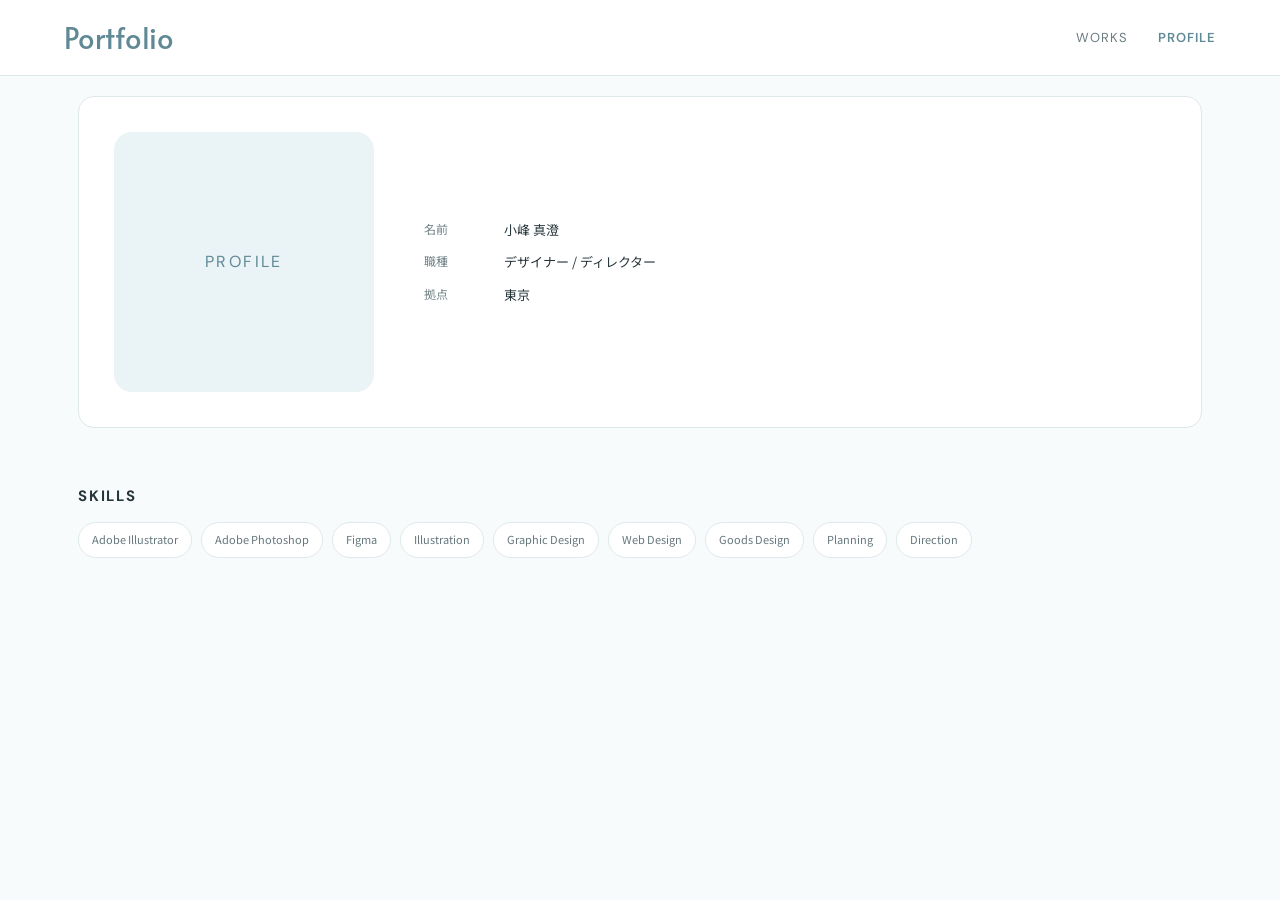
==== profile.html @ 16cfa021 "Update profile.html" ====
<!doctype html>
<html lang="ja">

<head>
  <meta charset="utf-8">
  <meta name="viewport" content="width=device-width,initial-scale=1">
  <title>Profile | Portfolio</title>
  <link rel="stylesheet" href="css/style.css">
</head>

<body>

  <header class="site-header">

    <a class="logo" href="index.html">Portfolio</a>

    <nav>
      <a href="index.html">WORKS</a>
      <a class="is-current" href="profile.html">PROFILE</a>
    </nav>

  </header>


  <main>

    <section class="profile-page">

      <div class="profile-intro">

        <div class="profile-avatar">
          PROFILE
        </div>

        <div>
          <dl class="profile-list">

            <div>
              <dt>名前</dt>
              <dd>小峰 真澄</dd>
            </div>

            <div>
              <dt>職種</dt>
              <dd>デザイナー / ディレクター</dd>
            </div>

            <div>
              <dt>拠点</dt>
              <dd>東京</dd>
            </div>

          </dl>
        </div>

      </div>


      <section class="profile-section">

        <h2>SKILLS</h2>

        <div class="tags">
          <span>Adobe Illustrator</span>
          <span>Adobe Photoshop</span>
          <span>Figma</span>
          <span>Illustration</span>
          <span>Graphic Design</span>
          <span>Web Design</span>
          <span>Goods Design</span>
          <span>Planning</span>
          <span>Direction</span>
        </div>

      </section>

    </section>

  </main>

</body>

</html>
---- css/style.css ----
@import url("https://fonts.googleapis.com/css2?family=DM+Sans:wght@400;500;600&family=Alata&family=Noto+Sans+JP:wght@400;500;600;700&display=swap");


/* ========================================
   Variables
======================================== */

:root {
  --key: #abced8;
  --key-dark: #5f8995;

  --ink: #26353a;
  --muted: #75858a;

  --line: #dfe9ec;
  --bg: #f8fbfc;
  --white: #fff;

  --shadow:
    0 14px 40px rgba(53, 82, 91, .08);

  --radius: 16px;
}


/* ========================================
   Reset
======================================== */

* {
  box-sizing: border-box;
}

html {
  scroll-behavior: smooth;
}

body {
  margin: 0;

  color: var(--ink);
  background: var(--bg);

  font-family: "Noto Sans JP", sans-serif;
  line-height: 1.8;
}

[hidden] {
  display: none !important;
}

a {
  color: inherit;
  text-decoration: none;
}

button,
input,
select {
  font: inherit;
}


/* ========================================
   Header
======================================== */

.site-header {
  height: 76px;

  position: sticky;
  top: 0;
  z-index: 50;

  display: flex;
  align-items: center;
  justify-content: space-between;

  padding: 0 5vw;

  background: rgba(255, 255, 255, .94);

  border-bottom: 1px solid var(--line);

  backdrop-filter: blur(12px);
  -webkit-backdrop-filter: blur(12px);
}

.logo {
  font-family: "Alata", cursive;
  font-size: 29px;

  color: var(--key-dark);
}

.site-header nav {
  display: flex;
  gap: 30px;

  font-family: "DM Sans", sans-serif;
  font-size: 13px;

  letter-spacing: .08em;
}

.site-header nav a {
  color: #6b7c82;
  font-weight: 400;
}

.site-header nav a:hover {
  color: var(--key-dark);
}

.site-header nav a.is-current {
  color: var(--key-dark);
  font-weight: 600;
}


/* ========================================
   Main
======================================== */

main {
  max-width: 1180px;

  margin: 0 auto;

  padding: 20px 28px 80px;
}


/* ========================================
   WORKS Controls
======================================== */

.works-controls {
  position: sticky;
  top: 76px;
  z-index: 20;

  display: flex;
  align-items: center;
  justify-content: space-between;

  gap: 20px;

  margin: 0 -8px 28px;

  padding: 12px 8px;

}


/* カテゴリ */

.filter-list {
  min-width: 0;

  display: flex;
  flex-wrap: nowrap;

  gap: 8px;

  overflow-x: auto;
  overflow-y: hidden;

  scrollbar-width: none;

  -webkit-overflow-scrolling: touch;
}

.filter-list::-webkit-scrollbar {
  display: none;
}

.filter {
  min-height: 36px;

  flex: 0 0 auto;

  padding: 0 17px;

  display: inline-flex;
  align-items: center;
  justify-content: center;

  border: 1px solid var(--line);
  border-radius: 999px;

  background: #fff;

  color: #6c7c81;

  font-size: 14px;

  white-space: nowrap;

  cursor: pointer;

  transition: .2s;
}

.filter:hover,
.filter.is-active {
  border-color: var(--key);

  background: var(--key);

  color: #fff;
}


/* ソート */

.sort {
  flex-shrink: 0;

  display: flex;
  align-items: center;

  gap: 9px;

  color: var(--muted);

  font-size: 14px;

  white-space: nowrap;
}

.sort select {
  height: 36px;

  appearance: none;
  -webkit-appearance: none;
  -moz-appearance: none;

  border: 1px solid var(--line);
  border-radius: 999px;

  background: #fff;

  padding: 0 14px;

  color: var(--muted);
}


/* ========================================
   works-controls,work-navigation
======================================== */

.works-controls,
.work-navigation {
  background: transparent;
  isolation: isolate;
}

.works-controls::before,
.work-navigation::before {
  content: "";

  position: absolute;
  z-index: -1;

  top: 0;
  bottom: 0;

  left: 50%;

  width: 100vw;

  transform: translateX(-50%);

  background: rgba(247, 251, 252, .95);

  backdrop-filter: blur(8px);
  -webkit-backdrop-filter: blur(8px);
}


/* ========================================
   WORKS Grid
======================================== */

.works-grid {
  display: grid;

  grid-template-columns:
    repeat(3, 1fr);

  gap: 34px 24px;
}


/* 一覧の作品カードは透明 */

.work-card {
  display: block;

  background: transparent;
}


/* ========================================
   WORKS Thumbnail
======================================== */

.work-card .thumb {
  position: relative;

  overflow: hidden;

  aspect-ratio: 16 / 9;

  border-radius: var(--radius);

  background: #edf4f6;

  box-shadow: var(--shadow);
}

.work-card img {
  width: 100%;
  height: 100%;

  display: block;

  object-fit: contain;

  transition:
    transform .4s;
}

.work-card:hover img {
  transform: scale(1.025);
}


/* ========================================
   WORKS Card Info
======================================== */

.work-card .card-info {
  padding: 13px 3px 0;
}

.work-card h2 {
  margin: 0;

  font-size: 14px;
  line-height: 1.65;

  font-weight: 600;
}

.work-card .meta {
  display: flex;

  justify-content: space-between;
  align-items: center;

  margin-top: 7px;

  color: var(--muted);

  font-size: 11px;
}

.category-pill {
  color: var(--key-dark);
}


/* ========================================
   WORK DETAIL
======================================== */

.work-detail {
  padding-top: 8px;
}


/* ----------------------------------------
   Back
---------------------------------------- */

.work-back {
  margin-bottom: 24px;

  color: var(--muted);

  font-size: 12px;
}

.work-back a:hover {
  color: var(--key-dark);
}


/* ----------------------------------------
   Detail Header
---------------------------------------- */

.work-header {
  margin-bottom: 60px;
}


/* ----------------------------------------
   Detail Card
---------------------------------------- */

.work-detail-card {
  width: 100%;

  padding: 28px 34px 24px;

  background: #fff;

  border: 1px solid var(--line);

  border-radius: 18px;

  box-shadow: var(--shadow);
}


/* ----------------------------------------
   Category Tag
---------------------------------------- */

.category-tag {
  display: inline-flex;
  align-items: center;

  padding: 3px 12px;

  border-radius: 999px;

  background: var(--key);

  color: #fff;

  font-size: 10px;
  font-weight: 600;

  line-height: 1.6;
}


/* ----------------------------------------
   Detail Title
---------------------------------------- */

.work-detail-heading h1 {
  margin: 10px 0 14px;

  font-size: clamp(23px, 2.4vw, 30px);

  line-height: 1.5;

  font-weight: 700;
}

.work-detail-heading h1.has-opening-bracket {
  text-indent: -0.50em;
}


/* ----------------------------------------
   Overview
---------------------------------------- */

.work-detail-heading p {
  margin: 0;

  color: #617176;

  font-size: 12px;

  line-height: 2;
}


/* 概要なし */

.work-detail-card.no-overview
  .work-detail-heading h1 {
  margin-bottom: 24px;
}


/* ----------------------------------------
   Work Information
---------------------------------------- */

.work-info {
  display: grid;

  grid-template-columns:
    1fr 1fr;

  margin-top: 24px;
}

.work-detail-card.no-overview
  .work-info {
  margin-top: 0;
}

.work-info-column {
  padding-right: 34px;
}

.work-info-column + .work-info-column {
  padding-right: 0;

  padding-left: 34px;

  border-left: 1px solid var(--line);
}

.work-info-item {
  display: grid;

  grid-template-columns:
    46px 1fr;

  gap: 16px;

  align-items: baseline;

  margin-bottom: 10px;
}

.work-info-item:last-child {
  margin-bottom: 0;
}

.work-info-item dt {
  color: var(--key-dark);

  font-size: 10px;
}

.work-info-item dd {
  margin: 0;

  color: var(--ink);

  font-size: 11px;

  line-height: 1.8;
}


/* ========================================
   Work Content
======================================== */

.work-content {
  width: min(100%, 1000px);

  margin: 0 auto;
}

.work-content h2 {
  margin: 64px 0 14px;

  padding-left: 17px;

  border-left: 3px solid var(--key);

  font-size: 20px;
}

.work-content p {
  color: #5e6e73;

  font-size: 14px;

  line-height: 2.1;
}


/* ========================================
   Images
======================================== */

.content-image {
  margin: 30px 0 48px;
}

.content-image img,
.gallery img {
  width: 100%;
  height: auto;

  display: block;

  border-radius: 10px;
}

.content-image .image-wrap,
.gallery .image-wrap,
.video-wrap {
  position: relative;

  overflow: hidden;

  border-radius: 10px;
}


/* ========================================
   SAMPLE Overlay
======================================== */

.sample-overlay::after {
  content: "SAMPLE";

  position: absolute;

  inset: 0;

  display: grid;
  place-items: center;

  color:
    rgba(90, 105, 110, .16);

  font-family:
    "DM Sans", sans-serif;

  font-size:
    clamp(28px, 5vw, 70px);

  letter-spacing: .12em;

  transform: rotate(-25deg);

  pointer-events: none;
}


/* ========================================
   Video
======================================== */

.content-video {
  margin: 30px 0 48px;
}

.video-wrap video {
  width: 100%;
  height: auto;

  display: block;

  border-radius: 10px;
}


/* ========================================
   Caption
======================================== */

.caption {
  margin: 8px 2px 0;

  color: var(--muted);

  font-size: 11px;
}


/* ========================================
   Gallery
======================================== */

.gallery {
  display: grid;

  gap: 16px;

  margin: 30px 0 48px;
}

.gallery.cols-2 {
  grid-template-columns:
    repeat(2, 1fr);
}

.gallery.cols-3 {
  grid-template-columns:
    repeat(3, 1fr);
}

.gallery.cols-4 {
  grid-template-columns:
    repeat(4, 1fr);
}


/* ========================================
   Work Navigation
======================================== */

.work-navigation {
  position: sticky;
  top: 76px;
  z-index: 20;

  display: flex;
  align-items: flex-end;
  justify-content: space-between;

  margin:
    -8px
    -8px
    16px;

  padding:
    12px
    8px;

}


/* 一覧に戻る */

.work-navigation .work-back {
  margin: 0;

  color: var(--muted);

  font-size: 12px;

  text-decoration: none;
}

.work-navigation .work-back:hover {
  color: var(--key-dark);
}


/* 前後ページャー */

.work-nav-pager {
  display: flex;
  align-items: center;
}

.work-nav-pager a {
  width: 42px;
  height: 42px;

  display: flex;
  align-items: center;
  justify-content: center;

  background: #fff;

  border: 1px solid var(--key);

  color: var(--key);

  font-size: 28px;
  font-weight: 300;
  line-height: 1;

  text-decoration: none;

  /* 矢印の見た目を中央に補正 */
  padding-bottom: 8px;

  transition:
    background .2s,
    color .2s;
}


/* 左 */

.work-nav-prev {
  border-radius: 22px 5px 5px 22px;
}


/* 右 */

.work-nav-next {
  margin-left: 6px;

  border-radius: 5px 22px 22px 5px;
}


/* hover */

.work-nav-pager a:hover {
  background: var(--key);

  color: #fff;
}


/* ========================================
   PROFILE
======================================== */

.profile-intro {
  display: grid;

  grid-template-columns:
    260px 1fr;

  gap: 50px;

  align-items: center;

  padding: 35px;

  background: #fff;

  border: 1px solid var(--line);

  border-radius: var(--radius);
}

.profile-avatar {
  aspect-ratio: 1;

  display: grid;

  place-items: center;

  border-radius: 18px;

  background: #eaf3f5;

  color: var(--key-dark);

  letter-spacing: .15em;

  font-family: "DM Sans";
}

.profile-list {
  margin: 0;
}

.profile-list div {
  display: grid;

  grid-template-columns:
    80px 1fr;

  margin: 9px 0;
}

.profile-list dt {
  color: var(--muted);

  font-size: 12px;
}

.profile-list dd {
  margin: 0;

  font-size: 13px;
}

.profile-section {
  margin-top: 55px;
}

.profile-section h2 {
  font-family: "DM Sans";

  font-size: 15px;

  letter-spacing: .12em;
}

.tags {
  display: flex;

  flex-wrap: wrap;

  gap: 9px;
}

.tags span {
  padding: 7px 13px;

  border-radius: 999px;

  background: #fff;

  border: 1px solid var(--line);

  color: #66777d;

  font-size: 11px;
}

.career {
  display: grid;

  gap: 15px;
}

.career > div {
  display: grid;

  grid-template-columns:
    110px 150px 1fr;

  gap: 18px;

  padding-bottom: 14px;

  border-bottom: 1px solid var(--line);

  font-size: 12px;
}

.career b {
  color: var(--key-dark);
}


/* ========================================
   Password
======================================== */

.password-screen {
  min-height: 100vh;

  display: grid;

  place-items: center;

  padding: 30px;

  background:
    linear-gradient(
      135deg,
      #edf6f8 0%,
      #fff 52%,
      #e8f2f4 100%
    );
}

.password-box {
  width: min(410px, 100%);

  padding: 45px;

  background:
    rgba(255, 255, 255, .92);

  border:
    1px solid
    rgba(171, 206, 216, .7);

  border-radius: 20px;

  box-shadow:
    0 25px 70px
    rgba(53, 82, 91, .12);

  text-align: center;
}

.password-box h1 {
  margin: 0 0 10px;

  font-family: "Alata", cursive;
  font-size: 48px;
  font-weight: 400;

  color: var(--key-dark);
}

.password-box p:not(.eyebrow):not(.error) {
  color: var(--muted);

  font-size: 12px;
}

.password-box input {
  width: 100%;

  padding: 13px 15px;

  border: 1px solid var(--line);

  border-radius: 9px;

  outline: none;
}

.password-box input:focus {
  border-color: var(--key);

  box-shadow:
    0 0 0 3px
    rgba(171, 206, 216, .2);
}

.password-box button {
  width: 100%;

  margin-top: 11px;

  padding: 12px;

  border: 0;

  border-radius: 9px;

  background: #4f6971;

  color: #fff;

  cursor: pointer;
}

.password-box button:hover {
  background: var(--key-dark);
}

.error {
  min-height: 20px;

  color: #b35d68;

  font-size: 11px;
}

.sr-only {
  position: absolute;

  width: 1px;
  height: 1px;

  padding: 0;
  margin: -1px;

  overflow: hidden;

  clip: rect(0, 0, 0, 0);

  white-space: nowrap;

  border: 0;
}


/* ========================================
   Responsive
======================================== */

@media (max-width: 800px) {

  main {
    padding:
      16px
      18px
      24px;
  }


  /* Header */

  .site-header {
    height: 64px;

    padding: 0 20px;
  }

  .site-header nav {
    gap: 18px;
  }


  /* ========================================
     WORKS
  ======================================== */

  .works-page {
    padding-top: 0;
  }


  /*
   * 551px〜800px
   * カテゴリ＋ソートは1段
   */

  .works-controls {
    top: 64px;

    flex-direction: row;
    align-items: center;
    justify-content: space-between;

    gap: 12px;

    margin:
      0
      -18px
      24px;

    padding:
      12px
      18px;
  }


  /* カテゴリ */

  .filter-list {
    width: auto;
    min-width: 0;

    flex: 1 1 auto;

    display: flex;
    flex-wrap: nowrap;

    gap: 6px;

    overflow-x: auto;
    overflow-y: hidden;

    scrollbar-width: none;

    -webkit-overflow-scrolling: touch;
  }

  .filter-list::-webkit-scrollbar {
    display: none;
  }

  .filter {
    min-height: 34px;

    flex: 0 0 auto;

    padding: 0 12px;

    font-size: 14px;

    white-space: nowrap;
  }


  /* ソート */

  .sort {
    flex: 0 0 auto;
    align-self: auto;

    display: flex;
    align-items: center;

    gap: 6px;

    white-space: nowrap;

    font-size: 14px;
  }

  .sort select {
    height: 34px;

    padding: 0 12px;

    font-size: 14px;
  }


  /* WORKS Grid */

  .works-grid {
    grid-template-columns:
      repeat(2, 1fr);

    gap: 25px 14px;
  }


  /* ========================================
     Work Detail Navigation
  ======================================== */

  .work-navigation {
    top: 64px;

    align-items: center;

    margin:
      -16px
      -18px
      18px;

    padding:
      9px
      18px;
  }

  .work-navigation .work-back {
    margin: 0;

    font-size: 14px;
  }

  .work-nav-pager a {
    width: 38px;
    height: 38px;

    font-size: 25px;
  }


  /* Work Detail */

  .work-detail-card {
    padding:
      24px
      20px
      22px;
  }

  .work-info {
    grid-template-columns: 1fr;

    gap: 12px;
  }

  .work-info-column {
    padding-right: 0;
  }

  .work-info-column + .work-info-column {
    padding-left: 0;

    padding-top: 12px;

    border-left: 0;

    border-top: 1px solid var(--line);
  }


  /* PROFILE */

  .profile-intro {
    grid-template-columns:
      150px 1fr;

    gap: 25px;

    padding: 22px;
  }

  .career > div {
    grid-template-columns: 1fr;

    gap: 2px;
  }

}


/* ========================================
   550px以下
   カテゴリ＋ソートを2段
======================================== */

@media (max-width: 550px) {

  .works-controls {
    flex-direction: column;
    align-items: stretch;

    gap: 8px;
  }

  .filter-list {
    width: 100%;

    flex: none;
  }

  .sort {
    align-self: flex-end;
  }

}


/* ========================================
   520px以下
======================================== */

@media (max-width: 520px) {

  .works-grid {
    grid-template-columns: 1fr;
  }

  .work-detail-heading h1 {
    font-size: 22px;
  }

  .profile-intro {
    grid-template-columns: 1fr;
  }

}


/* ========================================
   SAMPLE watermark
======================================== */

.sample-overlay {
  position: relative;
  overflow: hidden;
}

.sample-overlay::after {
  content: "";

  position: absolute;
  inset: 0;

  pointer-events: none;

  transform: none;

  background-image: url("data:image/svg+xml,%3Csvg xmlns='http://www.w3.org/2000/svg' width='320' height='225' viewBox='0 0 320 225'%3E%3Ctext x='160' y='125' text-anchor='middle' transform='rotate(-30 160 112.5)' fill='%235a696e' fill-opacity='.10' font-family='Arial, sans-serif' font-size='50' font-weight='500' letter-spacing='3'%3ESAMPLE%3C/text%3E%3C/svg%3E");

  background-repeat: repeat;

  background-size: 20% 25%;

  background-position: 0 0;
}
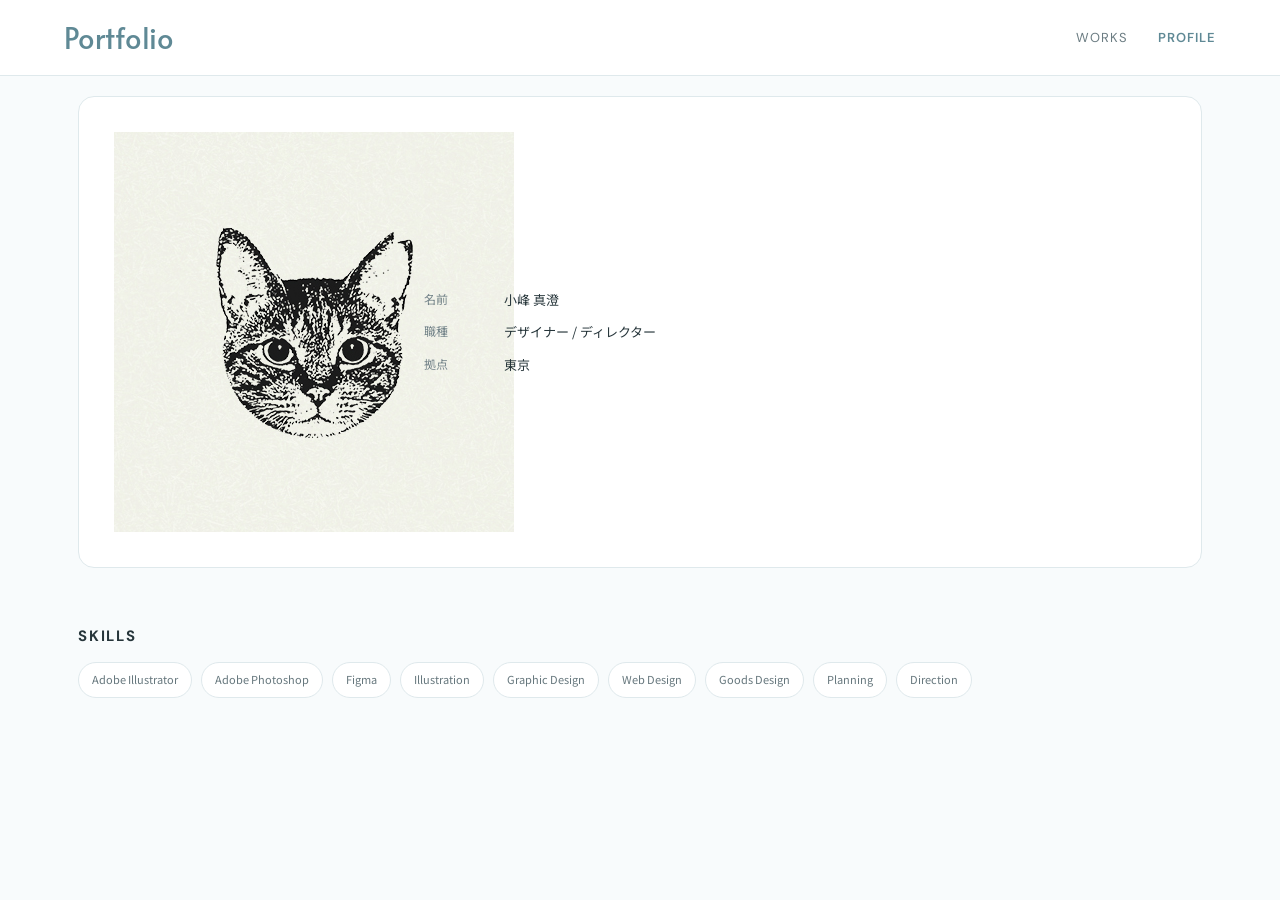
==== commit 9bd48f4e: "Update profile.html" ====
--- a/profile.html
+++ b/profile.html
@@ -29,8 +29,8 @@
       <div class="profile-intro">
 
         <div class="profile-avatar">
-          PROFILE
-        </div>
+  <img src="assets/icon.jpg" alt="プロフィール写真">
+</div>
 
         <div>
           <dl class="profile-list">
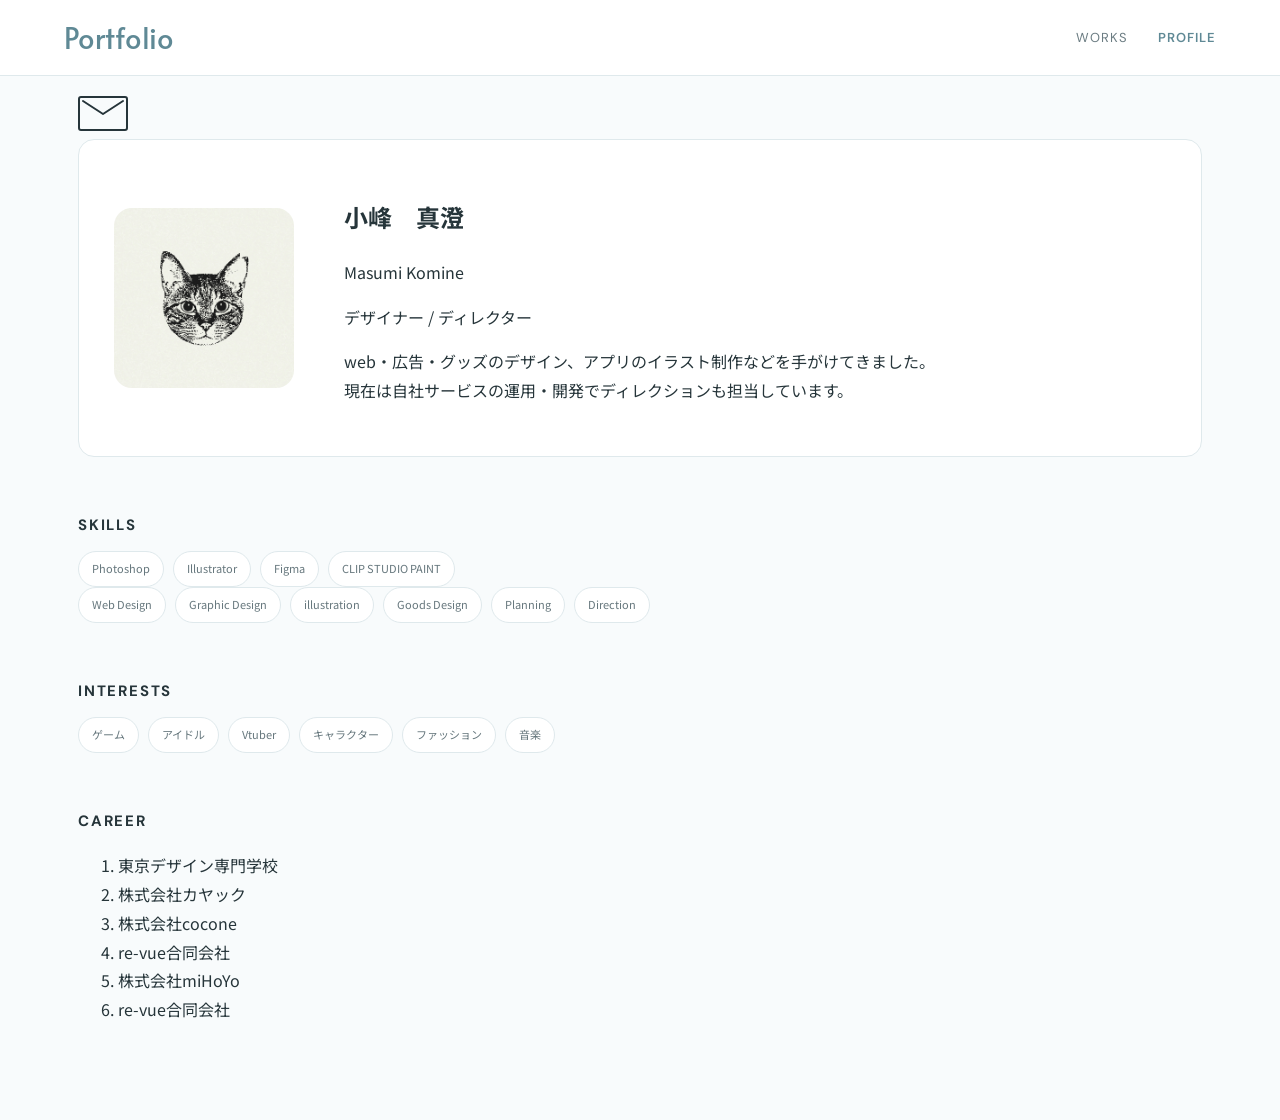
==== commit e4cc849a: "Add files via upload" ====
--- a/profile.html
+++ b/profile.html
@@ -24,57 +24,82 @@
 
   <main>
 
-    <section class="profile-page">
+    <article class="profile-card">
+      <a class="profile-mail" href="mailto:" aria-label="メールを作成" title="メールを作成">
+        <svg width="50" height="35" viewBox="0 0 50 35" fill="none" aria-hidden="true">
+          <rect x="1" y="1" width="48" height="33" rx="2" stroke="currentColor" stroke-width="2"/>
+          <path d="m5 5 20 13L45 5" stroke="currentColor" stroke-width="2" stroke-linecap="round" stroke-linejoin="round"/>
+        </svg>
+      </a>
 
       <div class="profile-intro">
-
         <div class="profile-avatar">
-  <img src="assets/icon.jpg" alt="プロフィール写真">
-</div>
-
-        <div>
-          <dl class="profile-list">
-
-            <div>
-              <dt>名前</dt>
-              <dd>小峰 真澄</dd>
-            </div>
-
-            <div>
-              <dt>職種</dt>
-              <dd>デザイナー / ディレクター</dd>
-            </div>
-
-            <div>
-              <dt>拠点</dt>
-              <dd>東京</dd>
-            </div>
-
-          </dl>
+          <img src="assets/icon.jpg" alt="小峰真澄のプロフィール写真">
         </div>
 
+        <div class="profile-copy">
+          <h1>小峰　真澄</h1>
+          <p class="profile-name-en">Masumi Komine</p>
+          <p class="profile-role">デザイナー / ディレクター</p>
+          <p class="profile-description">
+            web・広告・グッズのデザイン、アプリのイラスト制作などを手がけてきました。<br>
+            現在は自社サービスの運用・開発でディレクションも担当しています。
+          </p>
+        </div>
       </div>
 
+      <div class="profile-divider" aria-hidden="true"></div>
 
-      <section class="profile-section">
+      <div class="profile-details">
+      <div class="profile-details-main">
+      <section class="profile-section" aria-labelledby="skills-title">
+        <h2 id="skills-title">SKILLS</h2>
 
-        <h2>SKILLS</h2>
+        <div class="tags tags-tools" aria-label="使用ツール">
+          <span>Photoshop</span>
+          <span>Illustrator</span>
+          <span>Figma</span>
+          <span>CLIP STUDIO PAINT</span>
+        </div>
 
-        <div class="tags">
-          <span>Adobe Illustrator</span>
-          <span>Adobe Photoshop</span>
-          <span>Figma</span>
-          <span>Illustration</span>
+        <div class="tags tags-skills" aria-label="スキル">
+          <span>Web Design</span>
           <span>Graphic Design</span>
-          <span>Web Design</span>
+          <span>illustration</span>
           <span>Goods Design</span>
           <span>Planning</span>
           <span>Direction</span>
         </div>
-
       </section>
 
-    </section>
+      <section class="profile-section profile-interests" aria-labelledby="interests-title">
+        <h2 id="interests-title">INTERESTS</h2>
+
+        <div class="tags tags-interests">
+          <span>ゲーム</span>
+          <span>アイドル</span>
+          <span>Vtuber</span>
+          <span>キャラクター</span>
+          <span>ファッション</span>
+          <span>音楽</span>
+        </div>
+      </section>
+
+      </div>
+      <section class="profile-section profile-career" aria-labelledby="career-title">
+        <h2 id="career-title">CAREER</h2>
+        <ol class="career-timeline">
+          <li>東京デザイン専門学校</li>
+          <li>株式会社カヤック</li>
+          <li>株式会社cocone</li>
+          <li>re-vue合同会社</li>
+          <li>株式会社miHoYo</li>
+          <li>re-vue合同会社</li>
+        </ol>
+      </section>
+      </div>
+
+    </article>
 
   </main>
 
--- a/css/style.css
+++ b/css/style.css
@@ -813,12 +813,9 @@
 
 .profile-intro {
   display: grid;
-
-  grid-template-columns:
-    260px 1fr;
+  grid-template-columns: 180px 1fr;
 
   gap: 50px;
-
   align-items: center;
 
   padding: 35px;
@@ -826,26 +823,28 @@
   background: #fff;
 
   border: 1px solid var(--line);
-
   border-radius: var(--radius);
 }
 
 .profile-avatar {
-  aspect-ratio: 1;
-
-  display: grid;
-
-  place-items: center;
+  width: 180px;
+  height: 180px;
+
+  overflow: hidden;
 
   border-radius: 18px;
 
   background: #eaf3f5;
-
-  color: var(--key-dark);
-
-  letter-spacing: .15em;
-
-  font-family: "DM Sans";
+}
+
+.profile-avatar img {
+  width: 100%;
+  height: 100%;
+
+  display: block;
+
+  object-fit: cover;
+  object-position: center;
 }
 
 .profile-list {
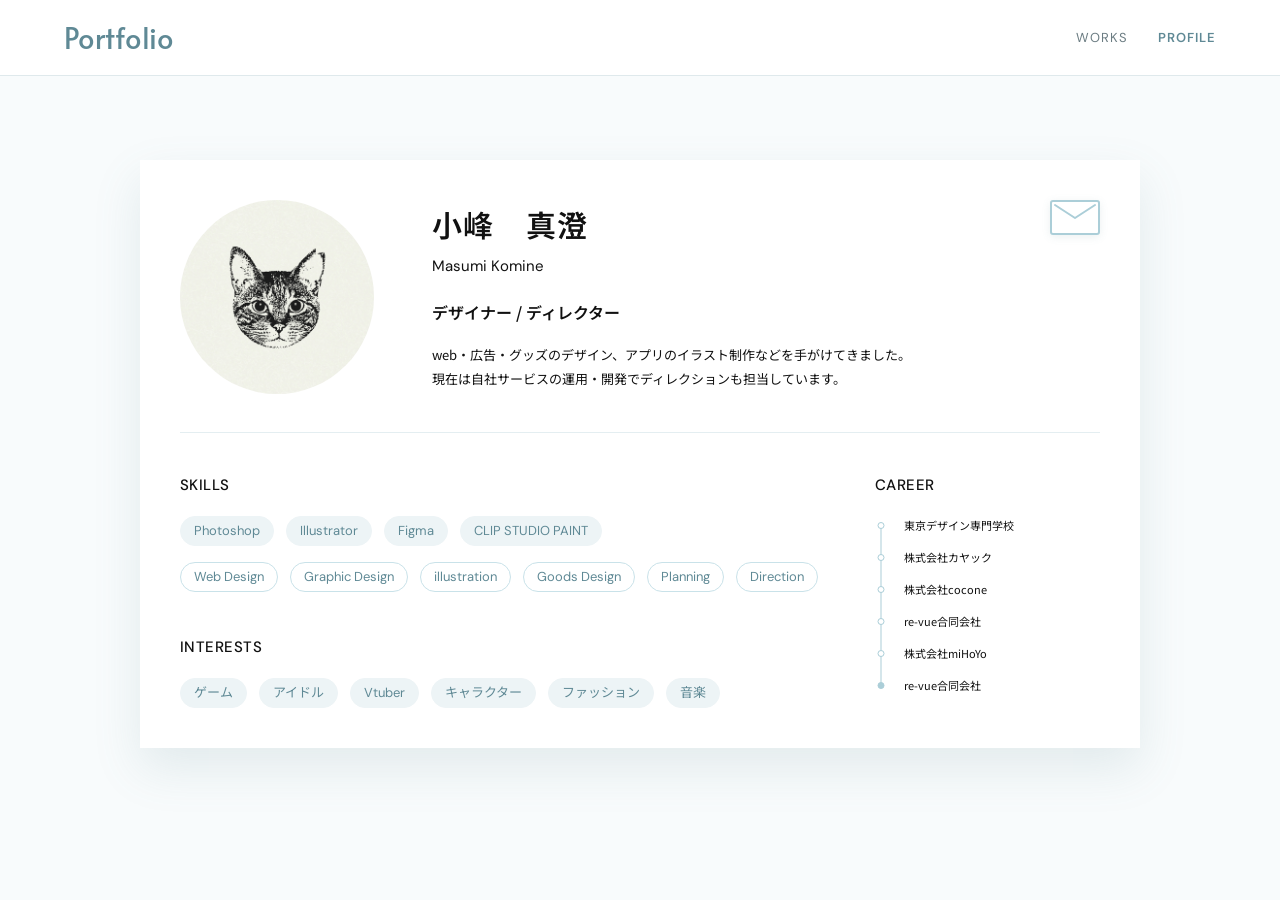
==== commit 283eb69e: "Update profile.html" ====
--- a/profile.html
+++ b/profile.html
@@ -25,7 +25,7 @@
   <main>
 
     <article class="profile-card">
-      <a class="profile-mail" href="mailto:" aria-label="メールを作成" title="メールを作成">
+      <a class="profile-mail" href="mailto:n.massuu@gmail.com" aria-label="メールを作成" title="メールを作成">
         <svg width="50" height="35" viewBox="0 0 50 35" fill="none" aria-hidden="true">
           <rect x="1" y="1" width="48" height="33" rx="2" stroke="currentColor" stroke-width="2"/>
           <path d="m5 5 20 13L45 5" stroke="currentColor" stroke-width="2" stroke-linecap="round" stroke-linejoin="round"/>
--- a/css/style.css
+++ b/css/style.css
@@ -811,30 +811,104 @@
    PROFILE
 ======================================== */
 
+.profile-card {
+  position: relative;
+  width: min(100%, 1000px);
+  margin: 64px auto 0;
+  padding: 40px;
+  background: var(--white);
+  box-shadow: 0 20px 45px rgba(92, 132, 143, .14);
+}
+
+.site-header nav {
+  align-items: center;
+}
+
+.profile-mail {
+  position: absolute;
+  top: 40px;
+  right: 40px;
+  display: inline-flex;
+  align-items: center;
+  justify-content: center;
+  width: 50px;
+  height: 35px;
+  padding: 0;
+  border-radius: 3px;
+  background: var(--white);
+  color: var(--key);
+  box-shadow: 0 2px 8px rgba(92, 132, 143, .12);
+}
+
+.profile-mail:hover,
+.profile-mail:focus-visible {
+  color: var(--key-dark);
+  outline: 2px solid var(--key-dark);
+  outline-offset: 4px;
+}
+
+.profile-details {
+  display: grid;
+  grid-template-columns: minmax(0, 1fr) 225px;
+  gap: 48px;
+}
+
+.career-timeline {
+  margin: 0;
+  padding: 0 0 0 29px;
+  list-style: none;
+  color: #111;
+  font-size: 11px;
+}
+
+.career-timeline li {
+  position: relative;
+  min-height: 32px;
+}
+
+.career-timeline li::before {
+  content: "";
+  position: absolute;
+  left: -23px;
+  transform: translateX(-50%);
+  box-sizing: border-box;
+  top: 6px;
+  width: 7px;
+  height: 7px;
+  border: 1px solid var(--key);
+  border-radius: 50%;
+  background: white;
+  z-index: 1;
+}
+
+.career-timeline li:not(:last-child)::after {
+  content: "";
+  position: absolute;
+  left: -23px;
+  transform: translateX(-50%);
+  top: 10px;
+  bottom: -10px;
+  width: 1px;
+  background: var(--key);
+}
+
+.career-timeline li:last-child::before {
+  background: var(--key);
+}
+
 .profile-intro {
   display: grid;
-  grid-template-columns: 180px 1fr;
-
-  gap: 50px;
+  grid-template-columns: 194px minmax(0, 1fr);
+  gap: 58px;
   align-items: center;
-
-  padding: 35px;
-
-  background: #fff;
-
-  border: 1px solid var(--line);
-  border-radius: var(--radius);
 }
 
 .profile-avatar {
-  width: 180px;
-  height: 180px;
-
+  width: 194px;
+  height: 194px;
   overflow: hidden;
-
-  border-radius: 18px;
-
-  background: #eaf3f5;
+  border-radius: 50%;
+  background: #f3f4ec;
 }
 
 .profile-avatar img {
@@ -847,63 +921,93 @@
   object-position: center;
 }
 
-.profile-list {
+.profile-copy h1 {
+  padding-right: 60px;
   margin: 0;
-}
-
-.profile-list div {
-  display: grid;
-
-  grid-template-columns:
-    80px 1fr;
-
-  margin: 9px 0;
-}
-
-.profile-list dt {
-  color: var(--muted);
-
-  font-size: 12px;
-}
-
-.profile-list dd {
+  color: #111;
+  font-size: 30px;
+  font-weight: 600;
+  line-height: 1.45;
+  letter-spacing: .04em;
+}
+
+.profile-name-en {
+  margin: 9px 0 22px;
+  color: #111;
+  font-family: "DM Sans", sans-serif;
+  font-size: 15px;
+  line-height: 1.5;
+}
+
+.profile-role {
+  margin: 0 0 18px;
+  color: #111;
+  font-size: 16px;
+  font-weight: 600;
+  line-height: 1.6;
+}
+
+.profile-description {
   margin: 0;
-
+  color: #111;
   font-size: 13px;
+  line-height: 1.85;
+}
+
+.profile-divider {
+  height: 1px;
+  margin: 38px 0 39px;
+  background: #e4eef1;
 }
 
 .profile-section {
-  margin-top: 55px;
+  margin: 0;
 }
 
 .profile-section h2 {
-  font-family: "DM Sans";
-
+  margin: 0 0 17px;
+  color: #111;
+  font-family: "DM Sans", sans-serif;
   font-size: 15px;
-
-  letter-spacing: .12em;
+  font-weight: 500;
+  letter-spacing: .03em;
 }
 
 .tags {
   display: flex;
-
   flex-wrap: wrap;
-
-  gap: 9px;
+  gap: 10px 12px;
 }
 
 .tags span {
-  padding: 7px 13px;
-
+  min-height: 30px;
+  display: inline-flex;
+  align-items: center;
+  padding: 4px 13px;
   border-radius: 999px;
-
-  background: #fff;
-
-  border: 1px solid var(--line);
-
-  color: #66777d;
-
-  font-size: 11px;
+  color: #5f8995;
+  font-family: "DM Sans", "Noto Sans JP", sans-serif;
+  font-size: 13px;
+  line-height: 1.5;
+}
+
+.tags-tools span,
+.tags-interests span {
+  background: #edf4f6;
+  border: 1px solid #edf4f6;
+}
+
+.tags-skills {
+  margin-top: 16px;
+}
+
+.tags-skills span {
+  background: var(--white);
+  border: 1px solid #c9e2e9;
+}
+
+.profile-interests {
+  margin-top: 42px;
 }
 
 .career {
@@ -1259,13 +1363,39 @@
 
   /* PROFILE */
 
+  .profile-card {
+    margin-top: 32px;
+    padding: 34px;
+  }
+
+  .profile-details {
+    grid-template-columns: 1fr;
+    gap: 36px;
+  }
+
+  .profile-mail {
+    top: 24px;
+    right: 24px;
+  }
+
   .profile-intro {
     grid-template-columns:
       150px 1fr;
 
-    gap: 25px;
-
-    padding: 22px;
+    gap: 36px;
+  }
+
+  .profile-avatar {
+    width: 150px;
+    height: 150px;
+  }
+
+  .profile-copy h1 {
+    font-size: 26px;
+  }
+
+  .profile-description br {
+    display: none;
   }
 
   .career > div {
@@ -1320,6 +1450,45 @@
 
   .profile-intro {
     grid-template-columns: 1fr;
+
+    gap: 26px;
+
+    text-align: center;
+  }
+
+  .profile-card {
+    margin-top: 18px;
+    padding: 30px 24px 36px;
+  }
+
+  .profile-avatar {
+    width: 168px;
+    height: 168px;
+    margin: 0 auto;
+  }
+
+  .profile-name-en {
+    margin-bottom: 18px;
+  }
+
+  .profile-copy h1 {
+    padding-right: 0;
+  }
+
+  .profile-description {
+    text-align: left;
+  }
+
+  .profile-divider {
+    margin: 30px 0;
+  }
+
+  .profile-section h2 {
+    text-align: left;
+  }
+
+  .profile-interests {
+    margin-top: 36px;
   }
 
 }
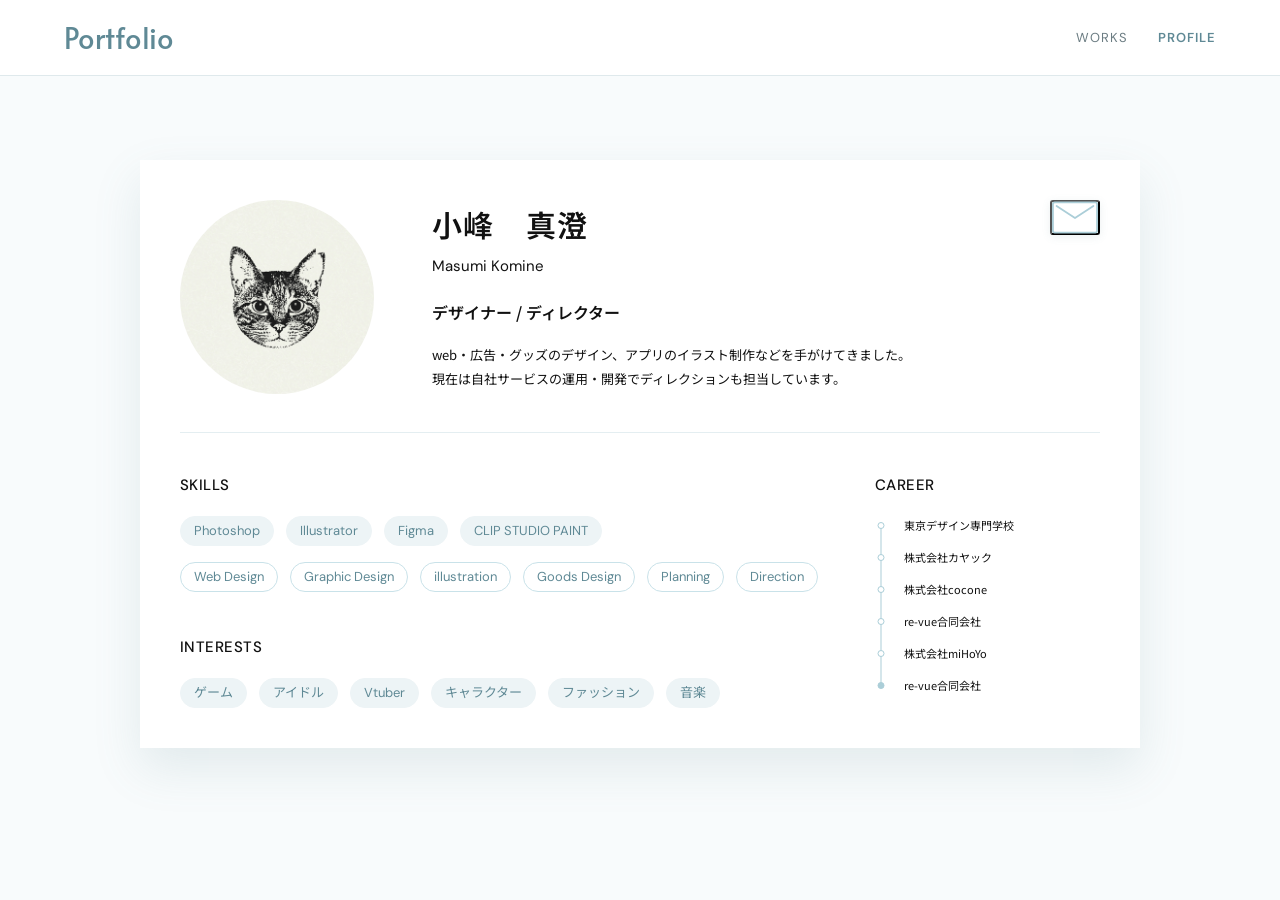
==== commit f7725022: "Add files via upload" ====
--- a/profile.html
+++ b/profile.html
@@ -5,7 +5,7 @@
   <meta charset="utf-8">
   <meta name="viewport" content="width=device-width,initial-scale=1">
   <title>Profile | Portfolio</title>
-  <link rel="stylesheet" href="css/style.css">
+  <link rel="stylesheet" href="css/style.css?v=contact-menu-1">
 </head>
 
 <body>
@@ -25,12 +25,17 @@
   <main>
 
     <article class="profile-card">
-      <a class="profile-mail" href="mailto:n.massuu@gmail.com" aria-label="メールを作成" title="メールを作成">
+      <button class="profile-mail" type="button" aria-label="メールの連絡方法を選ぶ" aria-expanded="false" aria-controls="contact-options">
         <svg width="50" height="35" viewBox="0 0 50 35" fill="none" aria-hidden="true">
           <rect x="1" y="1" width="48" height="33" rx="2" stroke="currentColor" stroke-width="2"/>
           <path d="m5 5 20 13L45 5" stroke="currentColor" stroke-width="2" stroke-linecap="round" stroke-linejoin="round"/>
         </svg>
-      </a>
+      </button>
+      <div id="contact-options" class="contact-options" hidden>
+        <a class="contact-option" href="mailto:n.massuu@gmail.com">メールアプリを開く</a>
+        <button class="contact-option" id="copy-email" type="button">メールアドレスをコピー</button>
+        <p id="contact-status" role="status" aria-live="polite"></p>
+      </div>
 
       <div class="profile-intro">
         <div class="profile-avatar">
@@ -103,6 +108,51 @@
 
   </main>
 
+  <script>
+    const contactButton = document.querySelector('.profile-mail');
+    const contactOptions = document.getElementById('contact-options');
+    const contactStatus = document.getElementById('contact-status');
+    const emailLink = contactOptions.querySelector('a');
+
+    function closeContactOptions(restoreFocus = false) {
+      contactOptions.hidden = true;
+      contactButton.setAttribute('aria-expanded', 'false');
+      if (restoreFocus) contactButton.focus();
+    }
+
+    contactButton.addEventListener('click', () => {
+      const open = contactOptions.hidden;
+      contactOptions.hidden = !open;
+      contactButton.setAttribute('aria-expanded', String(open));
+      contactStatus.textContent = '';
+      if (open) emailLink.focus();
+    });
+
+    document.addEventListener('click', event => {
+      if (!contactButton.contains(event.target) && !contactOptions.contains(event.target)) {
+        closeContactOptions();
+      }
+    });
+    document.addEventListener('keydown', event => {
+      if (event.key === 'Escape' && !contactOptions.hidden) closeContactOptions(true);
+    });
+    document.addEventListener('focusin', event => {
+      if (!contactButton.contains(event.target) && !contactOptions.contains(event.target)) {
+        closeContactOptions();
+      }
+    });
+    emailLink.addEventListener('click', () => closeContactOptions(true));
+
+    document.getElementById('copy-email').addEventListener('click', async () => {
+      const email = emailLink.getAttribute('href').slice('mailto:'.length);
+      try {
+        await navigator.clipboard.writeText(email);
+        contactStatus.textContent = 'コピーしました';
+      } catch {
+        contactStatus.textContent = 'コピーできませんでした。こちらを選択してコピーしてください：' + email;
+      }
+    });
+  </script>
 </body>
 
 </html>
--- a/css/style.css
+++ b/css/style.css
@@ -840,7 +840,6 @@
   box-shadow: 0 2px 8px rgba(92, 132, 143, .12);
 }
 
-.profile-mail:hover,
 .profile-mail:focus-visible {
   color: var(--key-dark);
   outline: 2px solid var(--key-dark);
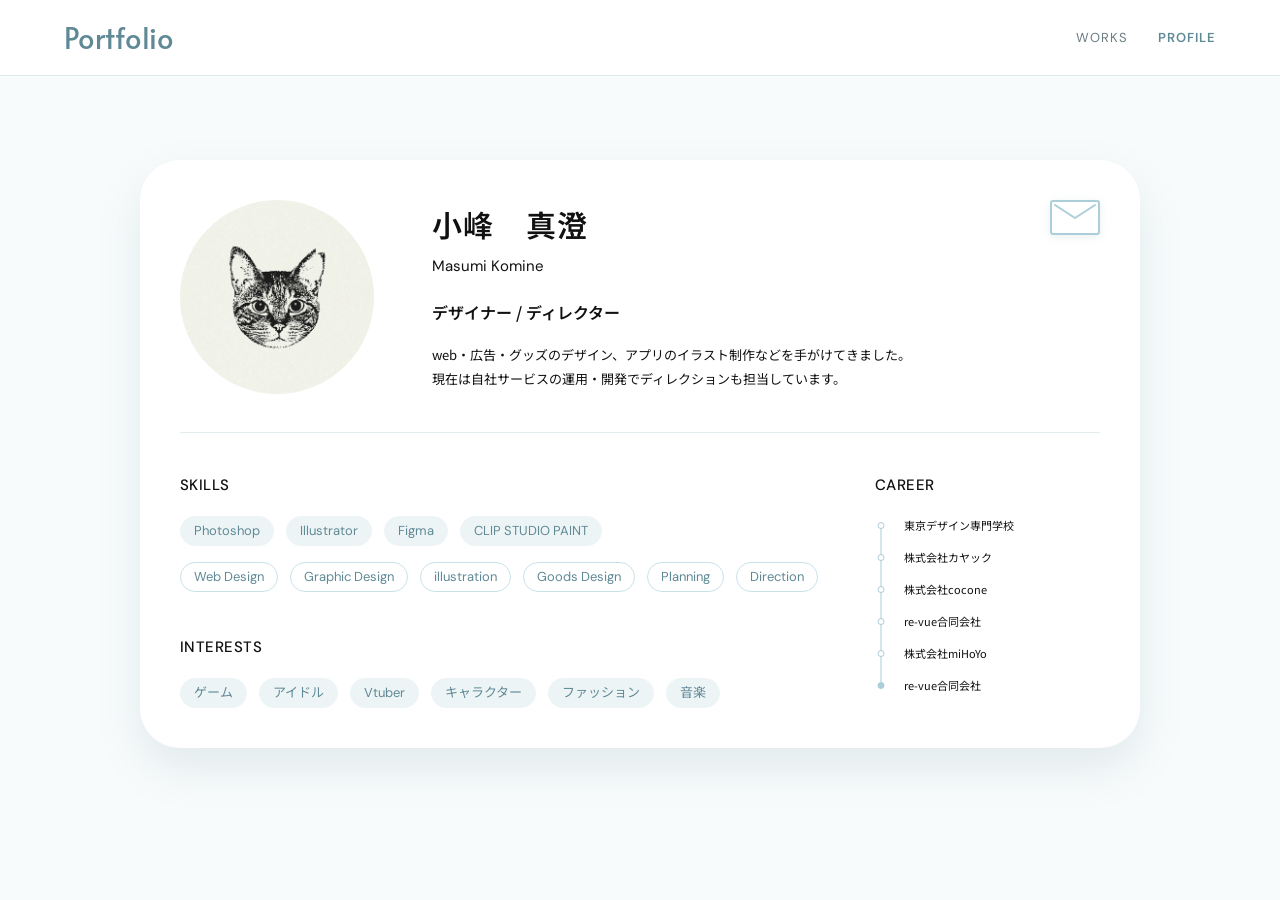
==== commit dff2f70f: "Add files via upload" ====
--- a/profile.html
+++ b/profile.html
@@ -5,10 +5,11 @@
   <meta charset="utf-8">
   <meta name="viewport" content="width=device-width,initial-scale=1">
   <title>Profile | Portfolio</title>
-  <link rel="stylesheet" href="css/style.css?v=contact-menu-1">
+  <link rel="stylesheet" href="css/style.css?v=komorebi-image-1">
 </head>
 
 <body>
+  <div class="komorebi-overlay" aria-hidden="true"></div>
 
   <header class="site-header">
 
@@ -153,6 +154,7 @@
       }
     });
   </script>
+  <script src="js/komorebi.js"></script>
 </body>
 
 </html>
--- a/css/style.css
+++ b/css/style.css
@@ -810,6 +810,18 @@
 /* ========================================
    PROFILE
 ======================================== */
+
+/* The supplied image is composited at exactly 20% multiply. */
+.komorebi-overlay {
+  position: fixed;
+  inset: -8vmax;
+  z-index: 60;
+  pointer-events: none;
+  background: url("../assets/komorebi.png") center / cover no-repeat;
+  opacity: .2;
+  mix-blend-mode: multiply;
+  transform: translate(0, 0);
+}
 
 .profile-card {
   position: relative;
@@ -818,6 +830,7 @@
   padding: 40px;
   background: var(--white);
   box-shadow: 0 20px 45px rgba(92, 132, 143, .14);
+  border-radius: 40px;
 }
 
 .site-header nav {
@@ -825,6 +838,8 @@
 }
 
 .profile-mail {
+  border: 0;
+  cursor: pointer;
   position: absolute;
   top: 40px;
   right: 40px;
@@ -846,6 +861,50 @@
   outline-offset: 4px;
 }
 
+.contact-options {
+  position: absolute;
+  top: 85px;
+  right: 40px;
+  z-index: 5;
+  width: min(270px, calc(100% - 48px));
+  padding: 8px;
+  border: 1px solid var(--line);
+  border-radius: 8px;
+  background: var(--white);
+  box-shadow: 0 8px 24px rgba(53, 82, 91, .14);
+}
+
+.contact-option {
+  display: block;
+  width: 100%;
+  min-height: 44px;
+  padding: 12px;
+  border: 0;
+  border-radius: 4px;
+  background: transparent;
+  color: var(--ink);
+  font: inherit;
+  font-size: 13px;
+  text-align: left;
+  cursor: pointer;
+}
+
+.contact-option:focus-visible {
+  outline: 2px solid var(--key-dark);
+  outline-offset: -2px;
+}
+
+#contact-status {
+  margin: 0;
+  padding: 0 12px;
+  font-size: 12px;
+  overflow-wrap: anywhere;
+}
+
+#contact-status:not(:empty) {
+  padding: 8px 12px;
+}
+
 .profile-details {
   display: grid;
   grid-template-columns: minmax(0, 1fr) 225px;
@@ -1377,6 +1436,11 @@
     right: 24px;
   }
 
+  .contact-options {
+    top: 69px;
+    right: 24px;
+  }
+
   .profile-intro {
     grid-template-columns:
       150px 1fr;
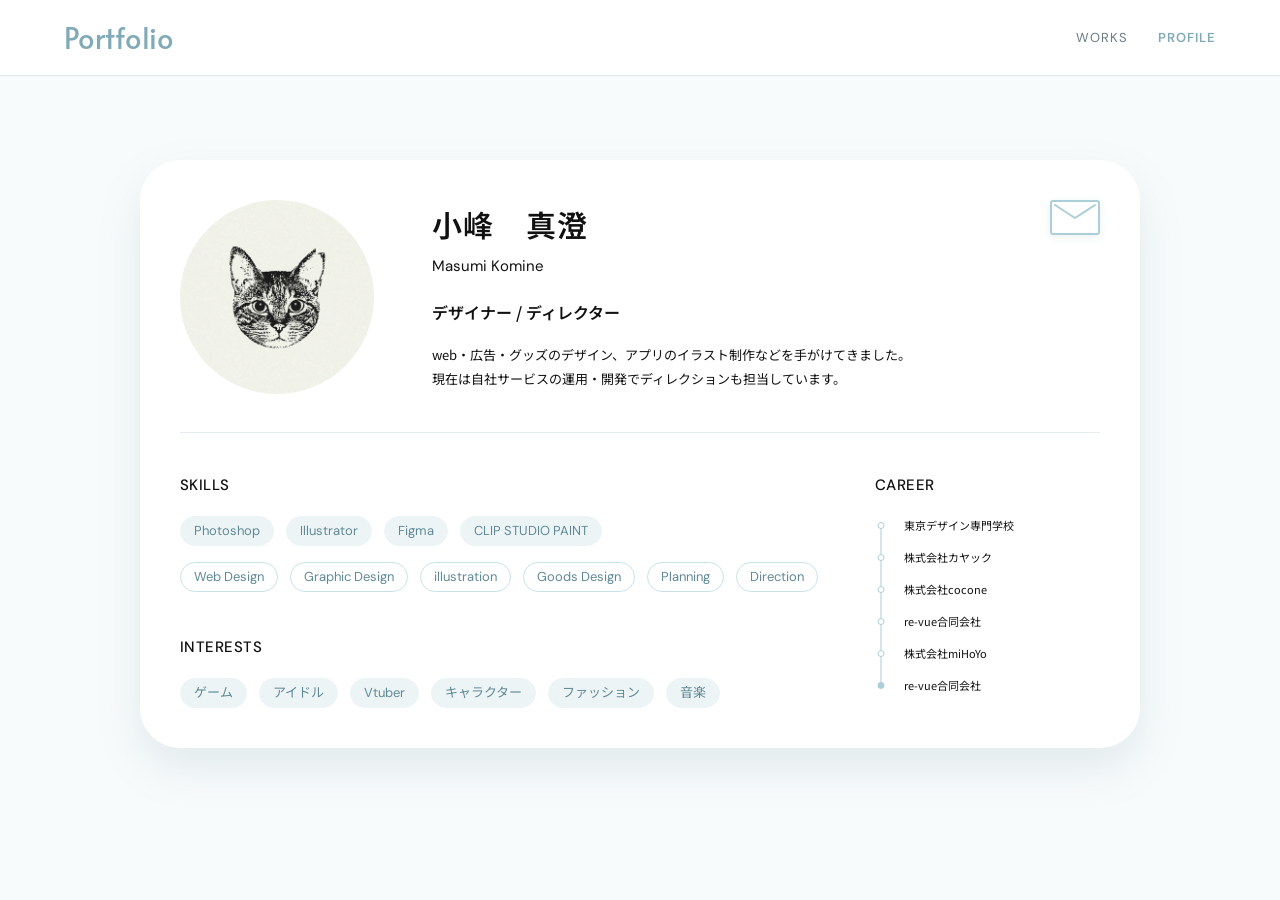
==== commit a15cdc77: "Add files via upload" ====
--- a/profile.html
+++ b/profile.html
@@ -5,11 +5,11 @@
   <meta charset="utf-8">
   <meta name="viewport" content="width=device-width,initial-scale=1">
   <title>Profile | Portfolio</title>
-  <link rel="stylesheet" href="css/style.css?v=komorebi-image-1">
+  <link rel="stylesheet" href="css/style.css?v=prism-20260925-1">
 </head>
 
 <body>
-  <div class="komorebi-overlay" aria-hidden="true"></div>
+  <div class="prism-light" aria-hidden="true"></div>
 
   <header class="site-header">
 
@@ -154,7 +154,8 @@
       }
     });
   </script>
-  <script src="js/komorebi.js"></script>
+  <script src="js/prism.js?v=20260925-1"></script>
 </body>
 
 </html>
+
--- a/css/style.css
+++ b/css/style.css
@@ -7,7 +7,7 @@
 
 :root {
   --key: #abced8;
-  --key-dark: #5f8995;
+  --key-dark: #80AAB6;
 
   --ink: #26353a;
   --muted: #75858a;
@@ -481,6 +481,8 @@
   font-size: 12px;
 
   line-height: 2;
+
+  white-space: pre-line;
 }
 
 
@@ -582,6 +584,8 @@
   font-size: 14px;
 
   line-height: 2.1;
+
+  white-space: pre-line;
 }
 
 
@@ -811,19 +815,43 @@
    PROFILE
 ======================================== */
 
-/* The supplied image is composited at exactly 20% multiply. */
-.komorebi-overlay {
+/* Suncatcher light: behind cards and header. */
+.prism-light {
   position: fixed;
-  inset: -8vmax;
-  z-index: 60;
+  inset: 0;
+  z-index: 0;
+  overflow: hidden;
   pointer-events: none;
-  background: url("../assets/komorebi.png") center / cover no-repeat;
-  opacity: .2;
-  mix-blend-mode: multiply;
-  transform: translate(0, 0);
-}
+}
+.prism-particle {
+  position: absolute;
+  left: var(--x);
+  top: var(--y);
+  width: var(--width);
+  height: var(--height);
+  border-radius: 50%;
+  background: linear-gradient(110deg,
+    transparent 0%, rgba(247, 149, 203, .65) 20%,
+    rgba(255, 217, 146, .7) 37%, rgba(255, 255, 255, .95) 48%,
+    rgba(156, 231, 220, .7) 62%, rgba(153, 184, 246, .65) 80%, transparent 100%);
+  filter: blur(3px);
+  opacity: 0;
+  transform: rotate(var(--angle));
+  animation: prism-glow var(--duration) ease-in-out var(--delay) infinite;
+}
+@keyframes prism-glow {
+  0%, 15%, 100% { opacity: 0; transform: translate(-5px, 4px) rotate(var(--angle)); }
+  45%, 55% { opacity: var(--peak); transform: translate(5px, -4px) rotate(var(--angle)); }
+  85% { opacity: 0; transform: translate(8px, -6px) rotate(var(--angle)); }
+}
+body.prism-paused .prism-particle { animation-play-state: paused; }
+@media (prefers-reduced-motion: reduce) {
+  .prism-particle { animation: none; opacity: .18; }
+}
+
 
 .profile-card {
+  z-index: 1;
   position: relative;
   width: min(100%, 1000px);
   margin: 64px auto 0;
@@ -1117,6 +1145,10 @@
 }
 
 .password-box {
+
+  position: relative;
+  z-index: 1;
+   
   width: min(410px, 100%);
 
   padding: 45px;
@@ -1184,7 +1216,7 @@
 
   border-radius: 9px;
 
-  background: #4f6971;
+  background: var(--key);
 
   color: #fff;
 
@@ -1401,7 +1433,7 @@
   .work-info {
     grid-template-columns: 1fr;
 
-    gap: 12px;
+    gap: 0px;
   }
 
   .work-info-column {
@@ -1411,11 +1443,11 @@
   .work-info-column + .work-info-column {
     padding-left: 0;
 
-    padding-top: 12px;
+    padding-top: 10px;
 
     border-left: 0;
 
-    border-top: 1px solid var(--line);
+    border-top: 0;
   }
 
 
@@ -1584,3 +1616,4 @@
 
   background-position: 0 0;
 }
+
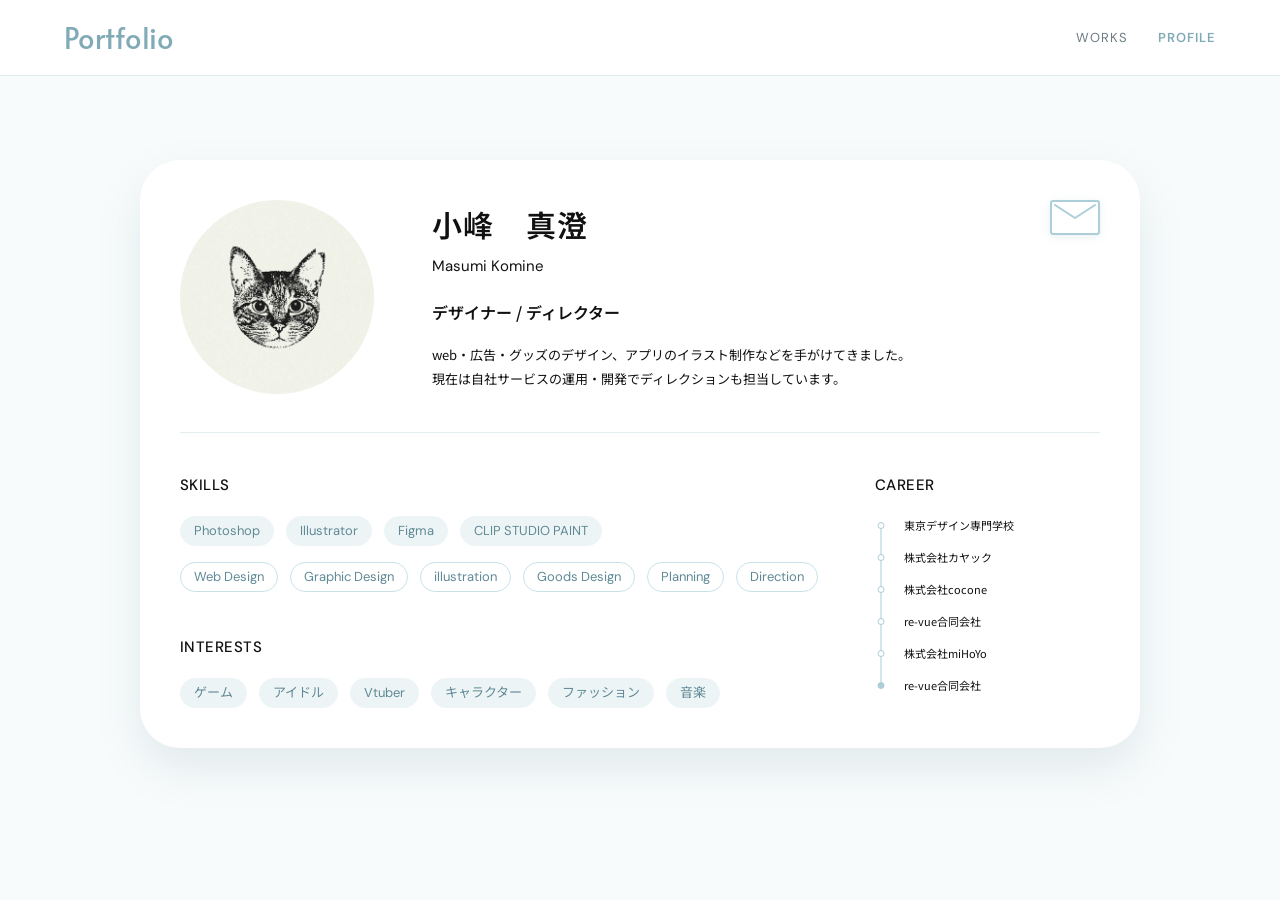
==== commit 7c49d214: "Add files via upload" ====
--- a/profile.html
+++ b/profile.html
@@ -5,11 +5,10 @@
   <meta charset="utf-8">
   <meta name="viewport" content="width=device-width,initial-scale=1">
   <title>Profile | Portfolio</title>
-  <link rel="stylesheet" href="css/style.css?v=prism-20260925-1">
+  <link rel="stylesheet" href="css/style.css?v=plain-20260925-1">
 </head>
 
 <body>
-  <div class="prism-light" aria-hidden="true"></div>
 
   <header class="site-header">
 
@@ -154,8 +153,8 @@
       }
     });
   </script>
-  <script src="js/prism.js?v=20260925-1"></script>
 </body>
 
 </html>
 
+
--- a/css/style.css
+++ b/css/style.css
@@ -814,41 +814,6 @@
 /* ========================================
    PROFILE
 ======================================== */
-
-/* Suncatcher light: behind cards and header. */
-.prism-light {
-  position: fixed;
-  inset: 0;
-  z-index: 0;
-  overflow: hidden;
-  pointer-events: none;
-}
-.prism-particle {
-  position: absolute;
-  left: var(--x);
-  top: var(--y);
-  width: var(--width);
-  height: var(--height);
-  border-radius: 50%;
-  background: linear-gradient(110deg,
-    transparent 0%, rgba(247, 149, 203, .65) 20%,
-    rgba(255, 217, 146, .7) 37%, rgba(255, 255, 255, .95) 48%,
-    rgba(156, 231, 220, .7) 62%, rgba(153, 184, 246, .65) 80%, transparent 100%);
-  filter: blur(3px);
-  opacity: 0;
-  transform: rotate(var(--angle));
-  animation: prism-glow var(--duration) ease-in-out var(--delay) infinite;
-}
-@keyframes prism-glow {
-  0%, 15%, 100% { opacity: 0; transform: translate(-5px, 4px) rotate(var(--angle)); }
-  45%, 55% { opacity: var(--peak); transform: translate(5px, -4px) rotate(var(--angle)); }
-  85% { opacity: 0; transform: translate(8px, -6px) rotate(var(--angle)); }
-}
-body.prism-paused .prism-particle { animation-play-state: paused; }
-@media (prefers-reduced-motion: reduce) {
-  .prism-particle { animation: none; opacity: .18; }
-}
-
 
 .profile-card {
   z-index: 1;
@@ -1617,3 +1582,4 @@
   background-position: 0 0;
 }
 
+
